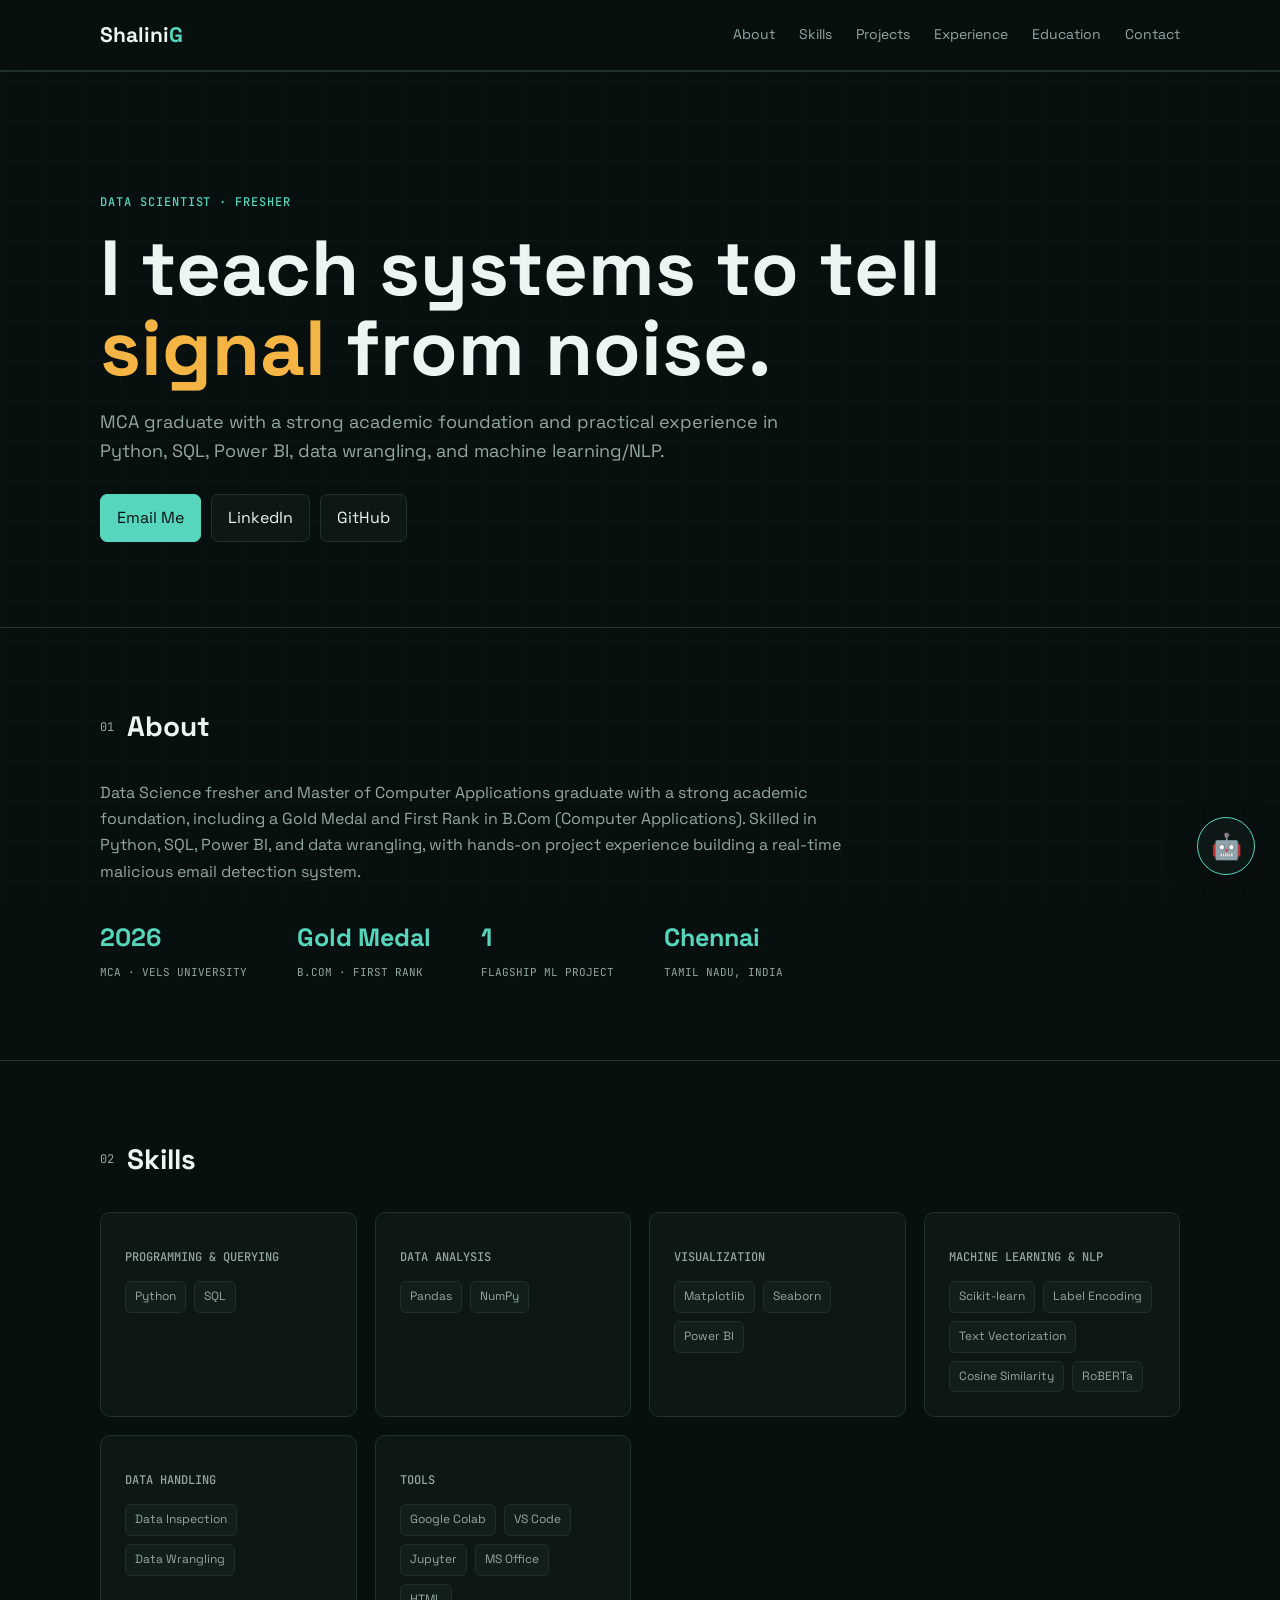
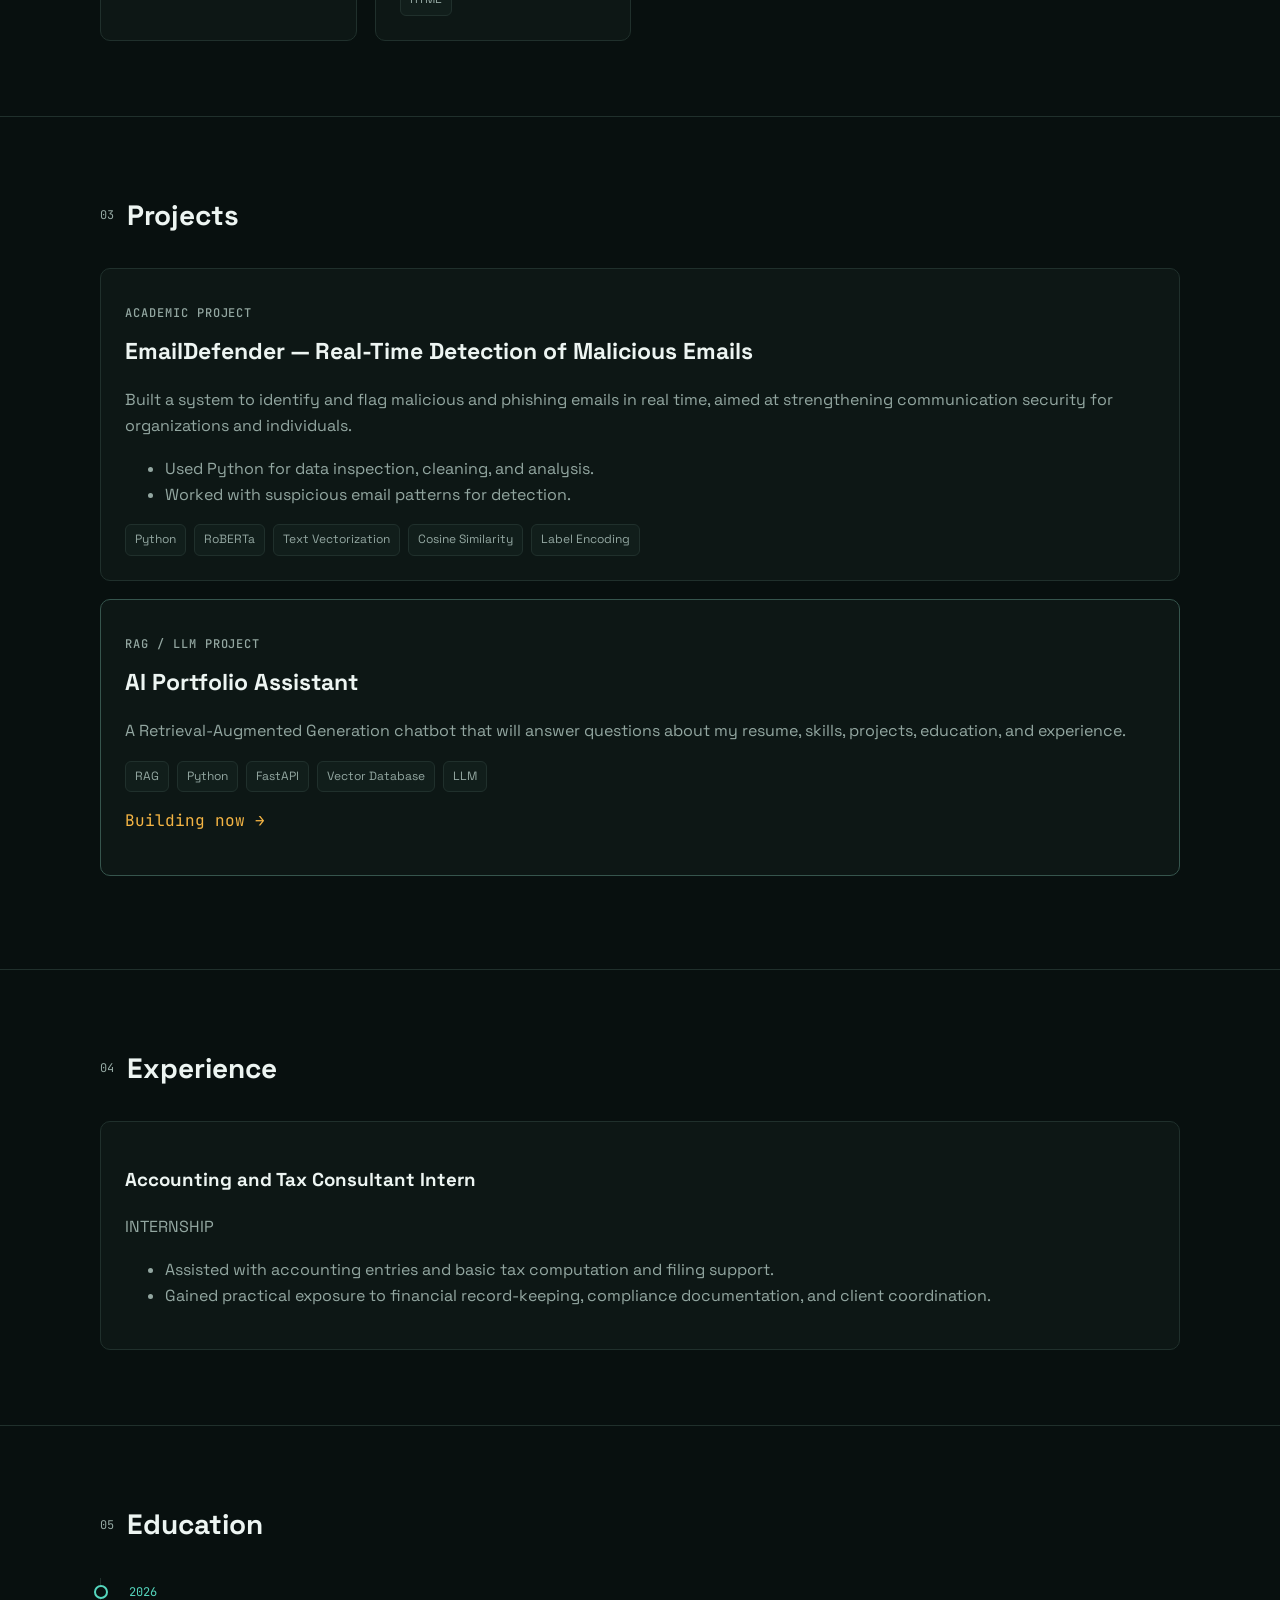
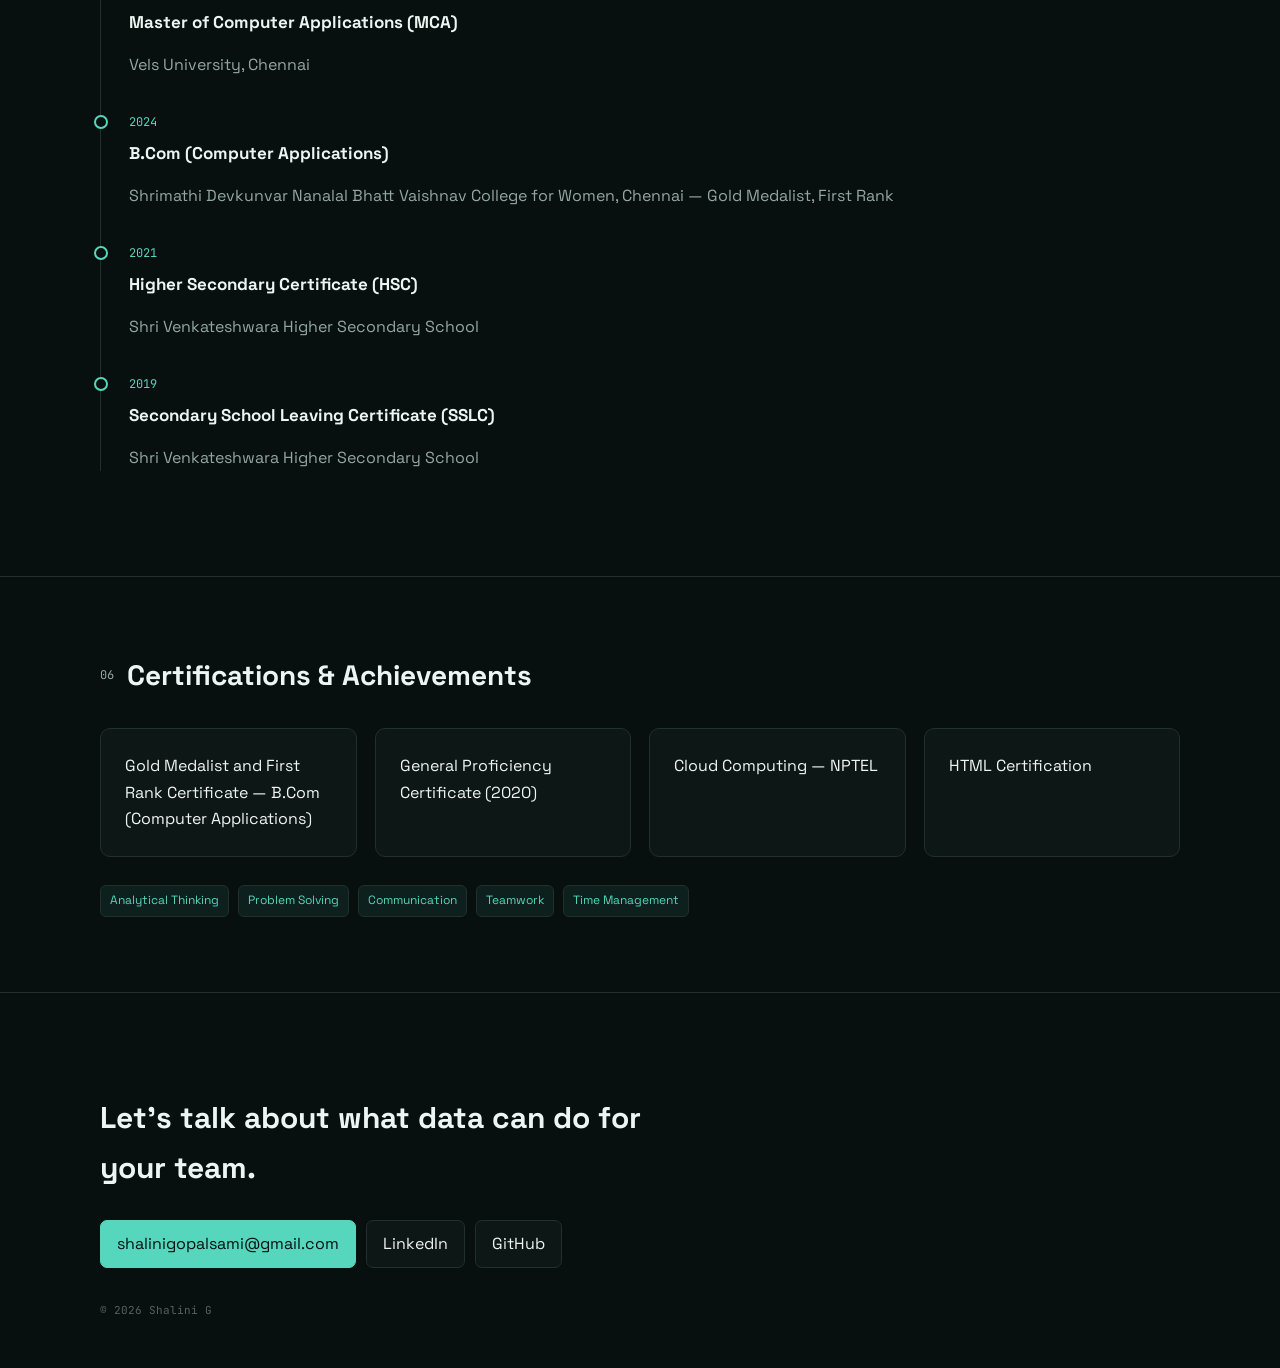
==== index.html @ a8cee43a "files uploaded" ====
<!DOCTYPE html>
<html lang="en">
<head>
  <meta charset="UTF-8">
  <meta name="viewport" content="width=device-width, initial-scale=1.0">
  <title>Shalini G | Data Scientist</title>
  <link rel="stylesheet" href="style.css">
</head>
<body>
  <header class="navbar">
    <div class="container nav-inner">
      <a class="logo" href="#home">Shalini<span>G</span></a>
      <nav>
        <a href="#about">About</a>
        <a href="#skills">Skills</a>
        <a href="#projects">Projects</a>
        <a href="#experience">Experience</a>
        <a href="#education">Education</a>
        <a href="#contact">Contact</a>
      </nav>
    </div>
  </header>

  <main>
    <section id="home" class="hero">
      <div class="container">
        <p class="eyebrow">DATA SCIENTIST · FRESHER</p>
        <h1>I teach systems to tell <em>signal</em> from noise.</h1>
        <p class="hero-text">
          MCA graduate with a strong academic foundation and practical experience
          in Python, SQL, Power BI, data wrangling, and machine learning/NLP.
        </p>
        <div class="buttons">
          <a class="btn primary" href="mailto:shalinigopalsami@gmail.com">Email Me</a>
          <a class="btn" href="https://www.linkedin.com/in/shalini-g-950533277" target="_blank">LinkedIn</a>
          <a class="btn" href="https://github.com/shalini27831" target="_blank">GitHub</a>
        </div>
      </div>
    </section>

    <section id="about">
      <div class="container">
        <div class="section-title"><span>01</span><h2>About</h2></div>
        <p class="wide">
          Data Science fresher and Master of Computer Applications graduate with
          a strong academic foundation, including a Gold Medal and First Rank in
          B.Com (Computer Applications). Skilled in Python, SQL, Power BI, and
          data wrangling, with hands-on project experience building a real-time
          malicious email detection system.
        </p>
        <div class="stats">
          <div><strong>2026</strong><small>MCA · VELS UNIVERSITY</small></div>
          <div><strong>Gold Medal</strong><small>B.COM · FIRST RANK</small></div>
          <div><strong>1</strong><small>FLAGSHIP ML PROJECT</small></div>
          <div><strong>Chennai</strong><small>TAMIL NADU, INDIA</small></div>
        </div>
      </div>
    </section>

    <section id="skills">
      <div class="container">
        <div class="section-title"><span>02</span><h2>Skills</h2></div>
        <div class="cards">
          <article class="card"><h3>Programming & Querying</h3><div class="chips"><span>Python</span><span>SQL</span></div></article>
          <article class="card"><h3>Data Analysis</h3><div class="chips"><span>Pandas</span><span>NumPy</span></div></article>
          <article class="card"><h3>Visualization</h3><div class="chips"><span>Matplotlib</span><span>Seaborn</span><span>Power BI</span></div></article>
          <article class="card"><h3>Machine Learning & NLP</h3><div class="chips"><span>Scikit-learn</span><span>Label Encoding</span><span>Text Vectorization</span><span>Cosine Similarity</span><span>RoBERTa</span></div></article>
          <article class="card"><h3>Data Handling</h3><div class="chips"><span>Data Inspection</span><span>Data Wrangling</span></div></article>
          <article class="card"><h3>Tools</h3><div class="chips"><span>Google Colab</span><span>VS Code</span><span>Jupyter</span><span>MS Office</span><span>HTML</span></div></article>
        </div>
      </div>
    </section>

    <section id="projects">
      <div class="container">
        <div class="section-title"><span>03</span><h2>Projects</h2></div>
        <article class="project-card">
          <p class="label">ACADEMIC PROJECT</p>
          <h3>EmailDefender — Real-Time Detection of Malicious Emails</h3>
          <p>
            Built a system to identify and flag malicious and phishing emails in
            real time, aimed at strengthening communication security for
            organizations and individuals.
          </p>
          <ul>
            <li>Used Python for data inspection, cleaning, and analysis.</li>
            <li>Worked with suspicious email patterns for detection.</li>
          </ul>
          <div class="chips"><span>Python</span><span>RoBERTa</span><span>Text Vectorization</span><span>Cosine Similarity</span><span>Label Encoding</span></div>
        </article>

        <article class="project-card coming-soon">
          <p class="label">RAG / LLM PROJECT</p>
          <h3>AI Portfolio Assistant</h3>
          <p>
            A Retrieval-Augmented Generation chatbot that will answer questions
            about my resume, skills, projects, education, and experience.
          </p>
          <div class="chips"><span>RAG</span><span>Python</span><span>FastAPI</span><span>Vector Database</span><span>LLM</span></div>
          <p class="status">Building now →</p>
        </article>
      </div>
    </section>

    <section id="experience">
      <div class="container">
        <div class="section-title"><span>04</span><h2>Experience</h2></div>
        <article class="role">
          <h3>Accounting and Tax Consultant Intern</h3>
          <p class="muted">INTERNSHIP</p>
          <ul>
            <li>Assisted with accounting entries and basic tax computation and filing support.</li>
            <li>Gained practical exposure to financial record-keeping, compliance documentation, and client coordination.</li>
          </ul>
        </article>
      </div>
    </section>

    <section id="education">
      <div class="container">
        <div class="section-title"><span>05</span><h2>Education</h2></div>
        <div class="timeline">
          <div><b>2026</b><h3>Master of Computer Applications (MCA)</h3><p>Vels University, Chennai</p></div>
          <div><b>2024</b><h3>B.Com (Computer Applications)</h3><p>Shrimathi Devkunvar Nanalal Bhatt Vaishnav College for Women, Chennai — Gold Medalist, First Rank</p></div>
          <div><b>2021</b><h3>Higher Secondary Certificate (HSC)</h3><p>Shri Venkateshwara Higher Secondary School</p></div>
          <div><b>2019</b><h3>Secondary School Leaving Certificate (SSLC)</h3><p>Shri Venkateshwara Higher Secondary School</p></div>
        </div>
      </div>
    </section>

    <section id="achievements">
      <div class="container">
        <div class="section-title"><span>06</span><h2>Certifications & Achievements</h2></div>
        <div class="cards">
          <article class="card">Gold Medalist and First Rank Certificate — B.Com (Computer Applications)</article>
          <article class="card">General Proficiency Certificate (2020)</article>
          <article class="card">Cloud Computing — NPTEL</article>
          <article class="card">HTML Certification</article>
        </div>
        <div class="soft">
          <span>Analytical Thinking</span><span>Problem Solving</span><span>Communication</span><span>Teamwork</span><span>Time Management</span>
        </div>
      </div>
    </section>
  </main>

  <footer id="contact">
    <div class="container">
      <h2>Let's talk about what data can do for your team.</h2>
      <div class="buttons">
        <a class="btn primary" href="mailto:shalinigopalsami@gmail.com">shalinigopalsami@gmail.com</a>
        <a class="btn" href="https://www.linkedin.com/in/shalini-g-950533277" target="_blank">LinkedIn</a>
        <a class="btn" href="https://github.com/shalini27831" target="_blank">GitHub</a>
      </div>
      <p class="copyright">© 2026 Shalini G</p>
    </div>
  </footer>

  <!-- RAG chatbot will be connected here later. -->
  <button id="chatButton" class="chat-button" aria-label="Open AI Portfolio Assistant">🤖</button>

<div id="chatWindow" class="chat-window" style="display: none;">
  <div class="chat-header">
    <span>🤖 Ask Shalini</span>
    <button id="closeChat">×</button>
  </div>

  <div id="chatMessages" class="chat-messages">
    <div class="bot-message">
      Hi! I'm Shalini's AI portfolio assistant. Ask me about my skills, projects, education, or experience.
    </div>
  </div>

  <div class="chat-input-area">
    <input
      type="text"
      id="chatInput"
      placeholder="Ask me something..."
    />
    <button id="sendMessage">Send</button>
  </div>
</div>

<script src="script.js"></script>
</body>
</html>
---- style.css ----
@import url('https://fonts.googleapis.com/css2?family=JetBrains+Mono:wght@400;500&family=Space+Grotesk:wght@400;500;600;700&display=swap');

:root {
  --bg:#08100f; --panel:#0d1715; --panel2:#111e1b;
  --line:#20302c; --text:#edf5f2; --muted:#93a7a1;
  --teal:#55d6bd; --amber:#f5b544;
}
*{box-sizing:border-box}
html{scroll-behavior:smooth}
body{margin:0;background:var(--bg);color:var(--text);font-family:"Space Grotesk",sans-serif;line-height:1.65}
body:before{content:"";position:fixed;inset:0;pointer-events:none;background-image:linear-gradient(rgba(85,214,189,.025) 1px,transparent 1px),linear-gradient(90deg,rgba(85,214,189,.025) 1px,transparent 1px);background-size:40px 40px}
.container{width:min(1080px,90%);margin:auto}
.navbar{position:sticky;top:0;z-index:10;background:rgba(8,16,15,.88);backdrop-filter:blur(12px);border-bottom:1px solid var(--line)}
.nav-inner{height:70px;display:flex;align-items:center;justify-content:space-between}
.logo{font-size:21px;font-weight:700;color:var(--text);text-decoration:none}.logo span{color:var(--teal)}
nav{display:flex;gap:24px}nav a{color:var(--muted);text-decoration:none;font-size:14px}nav a:hover{color:var(--teal)}
.hero{padding:110px 0 85px}.eyebrow,.label{font:500 12px "JetBrains Mono",monospace;color:var(--teal);letter-spacing:.08em}
h1{font-size:clamp(42px,7vw,78px);line-height:1.03;max-width:900px;margin:18px 0}
h1 em{color:var(--amber);font-style:normal}.hero-text{max-width:720px;color:var(--muted);font-size:18px}
.buttons{display:flex;gap:10px;flex-wrap:wrap;margin-top:28px}.btn{display:inline-block;border:1px solid var(--line);padding:10px 16px;border-radius:7px;color:var(--text);text-decoration:none;background:var(--panel)}.btn:hover{border-color:var(--teal)}.btn.primary{background:var(--teal);color:#07110f;border-color:var(--teal)}
section{padding:75px 0;border-top:1px solid var(--line)}.section-title{display:flex;align-items:center;gap:13px;margin-bottom:30px}.section-title span{font:12px "JetBrains Mono";color:var(--muted)}.section-title h2{font-size:28px;margin:0}.wide{max-width:760px;color:var(--muted);font-size:16px}
.stats{display:flex;gap:50px;flex-wrap:wrap;margin-top:32px}.stats strong{display:block;color:var(--teal);font-size:25px}.stats small{font:11px "JetBrains Mono";color:var(--muted)}
.cards{display:grid;grid-template-columns:repeat(auto-fit,minmax(220px,1fr));gap:18px}.card,.project-card,.role{background:var(--panel);border:1px solid var(--line);border-radius:10px;padding:24px}.card h3{font:500 12px "JetBrains Mono";color:var(--muted);text-transform:uppercase}.chips{display:flex;flex-wrap:wrap;gap:8px;margin-top:16px}.chips span,.soft span{padding:5px 9px;border-radius:6px;background:var(--panel2);border:1px solid var(--line);font-size:12px;color:var(--muted)}
.project-card{margin-bottom:18px}.project-card h3{font-size:23px;margin:7px 0}.project-card p,.project-card li,.role li{color:var(--muted)}.coming-soon{border-color:#36554d}.status{color:var(--amber)!important;font-family:"JetBrains Mono"}
.timeline{border-left:1px solid var(--line);padding-left:28px}.timeline>div{position:relative;margin-bottom:30px}.timeline>div:before{content:"";position:absolute;left:-35px;top:7px;width:10px;height:10px;border:2px solid var(--teal);border-radius:50%;background:var(--bg)}.timeline b{font:12px "JetBrains Mono";color:var(--teal)}.timeline h3{margin:4px 0;font-size:17px}.timeline p,.muted{color:var(--muted)}
.soft{display:flex;gap:9px;flex-wrap:wrap;margin-top:28px}.soft span{background:rgba(85,214,189,.08);color:var(--teal)}
footer{padding:75px 0 40px;border-top:1px solid var(--line)}footer h2{max-width:600px;font-size:30px}.copyright{color:#52635f;font:11px "JetBrains Mono";margin-top:35px}
.chat-button{position:fixed;right:25px;bottom:25px;width:58px;height:58px;border:1px solid var(--teal);border-radius:50%;background:var(--panel);color:var(--text);font-size:25px;cursor:pointer;box-shadow:0 8px 30px rgba(0,0,0,.35)}.chat-button:hover{transform:translateY(-2px)}
@media(max-width:760px){nav{display:none}.hero{padding:80px 0 60px}.stats{gap:25px}section{padding:55px 0}}
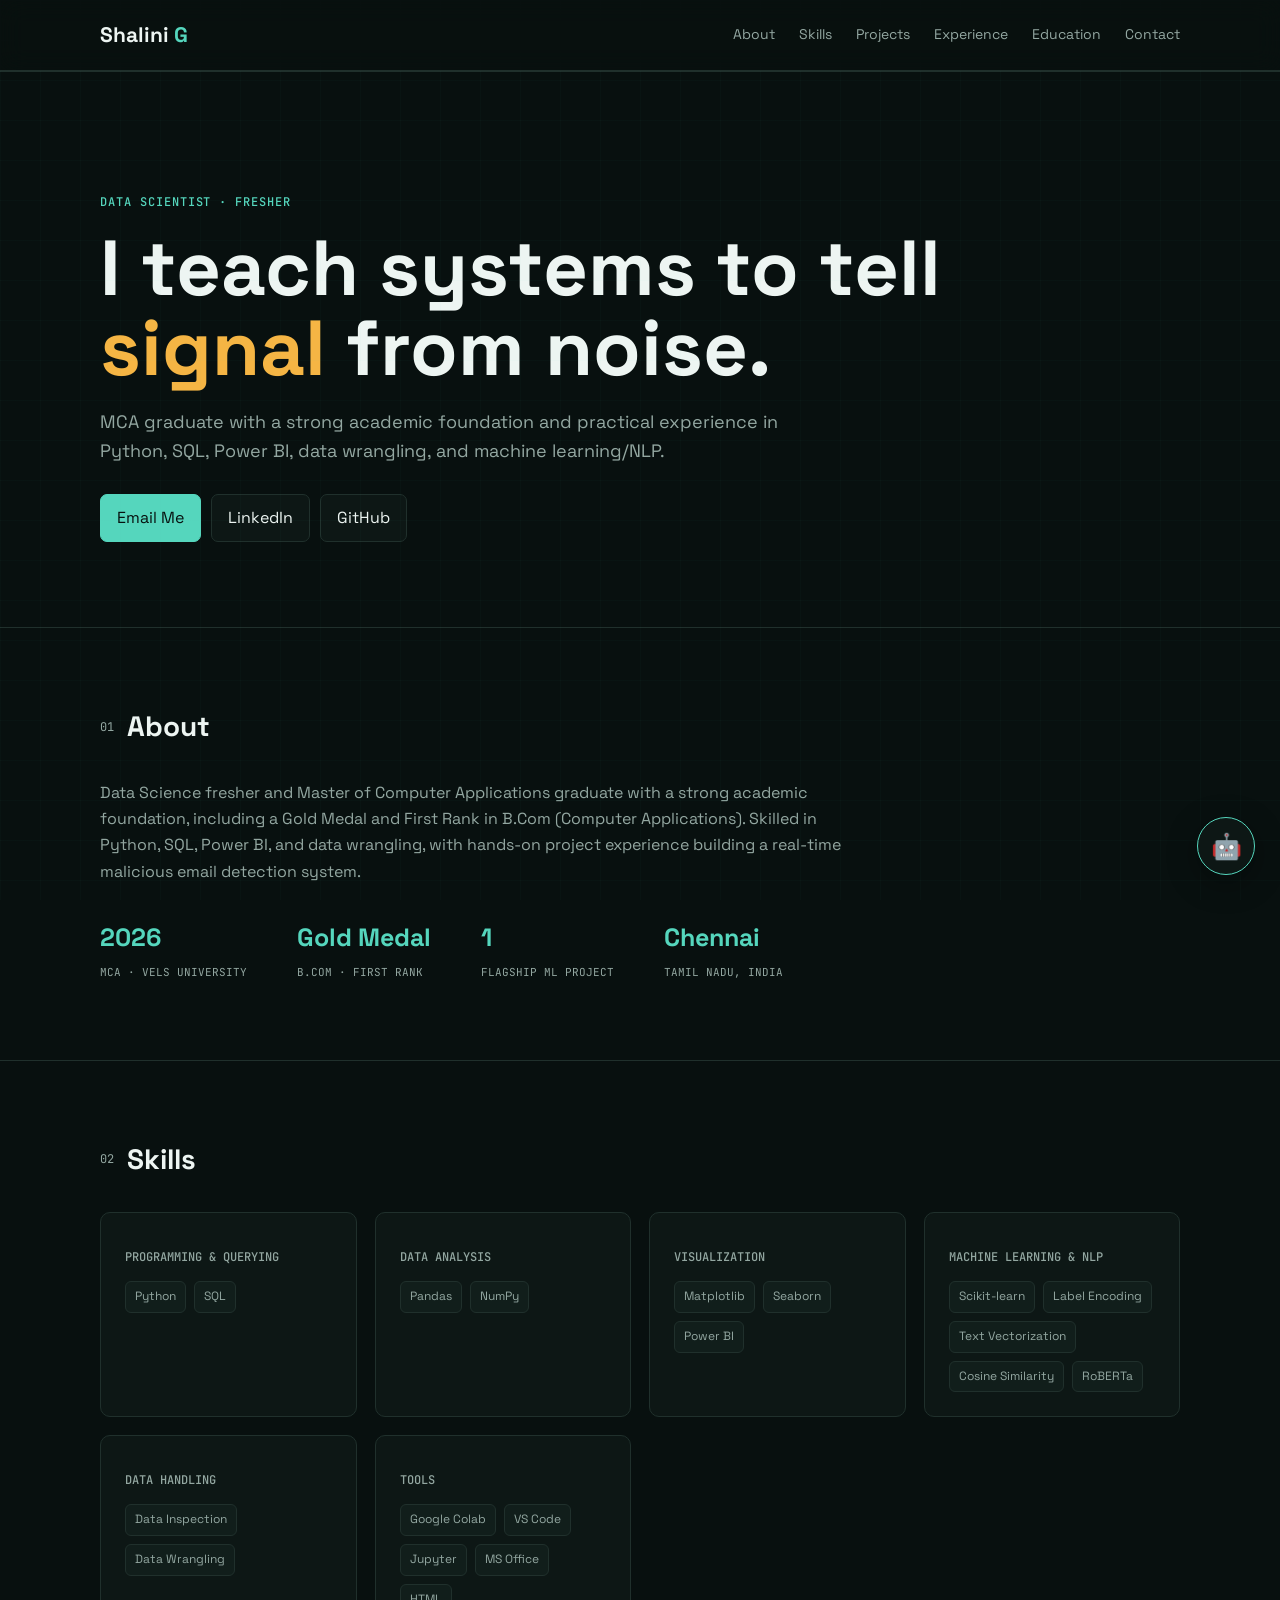
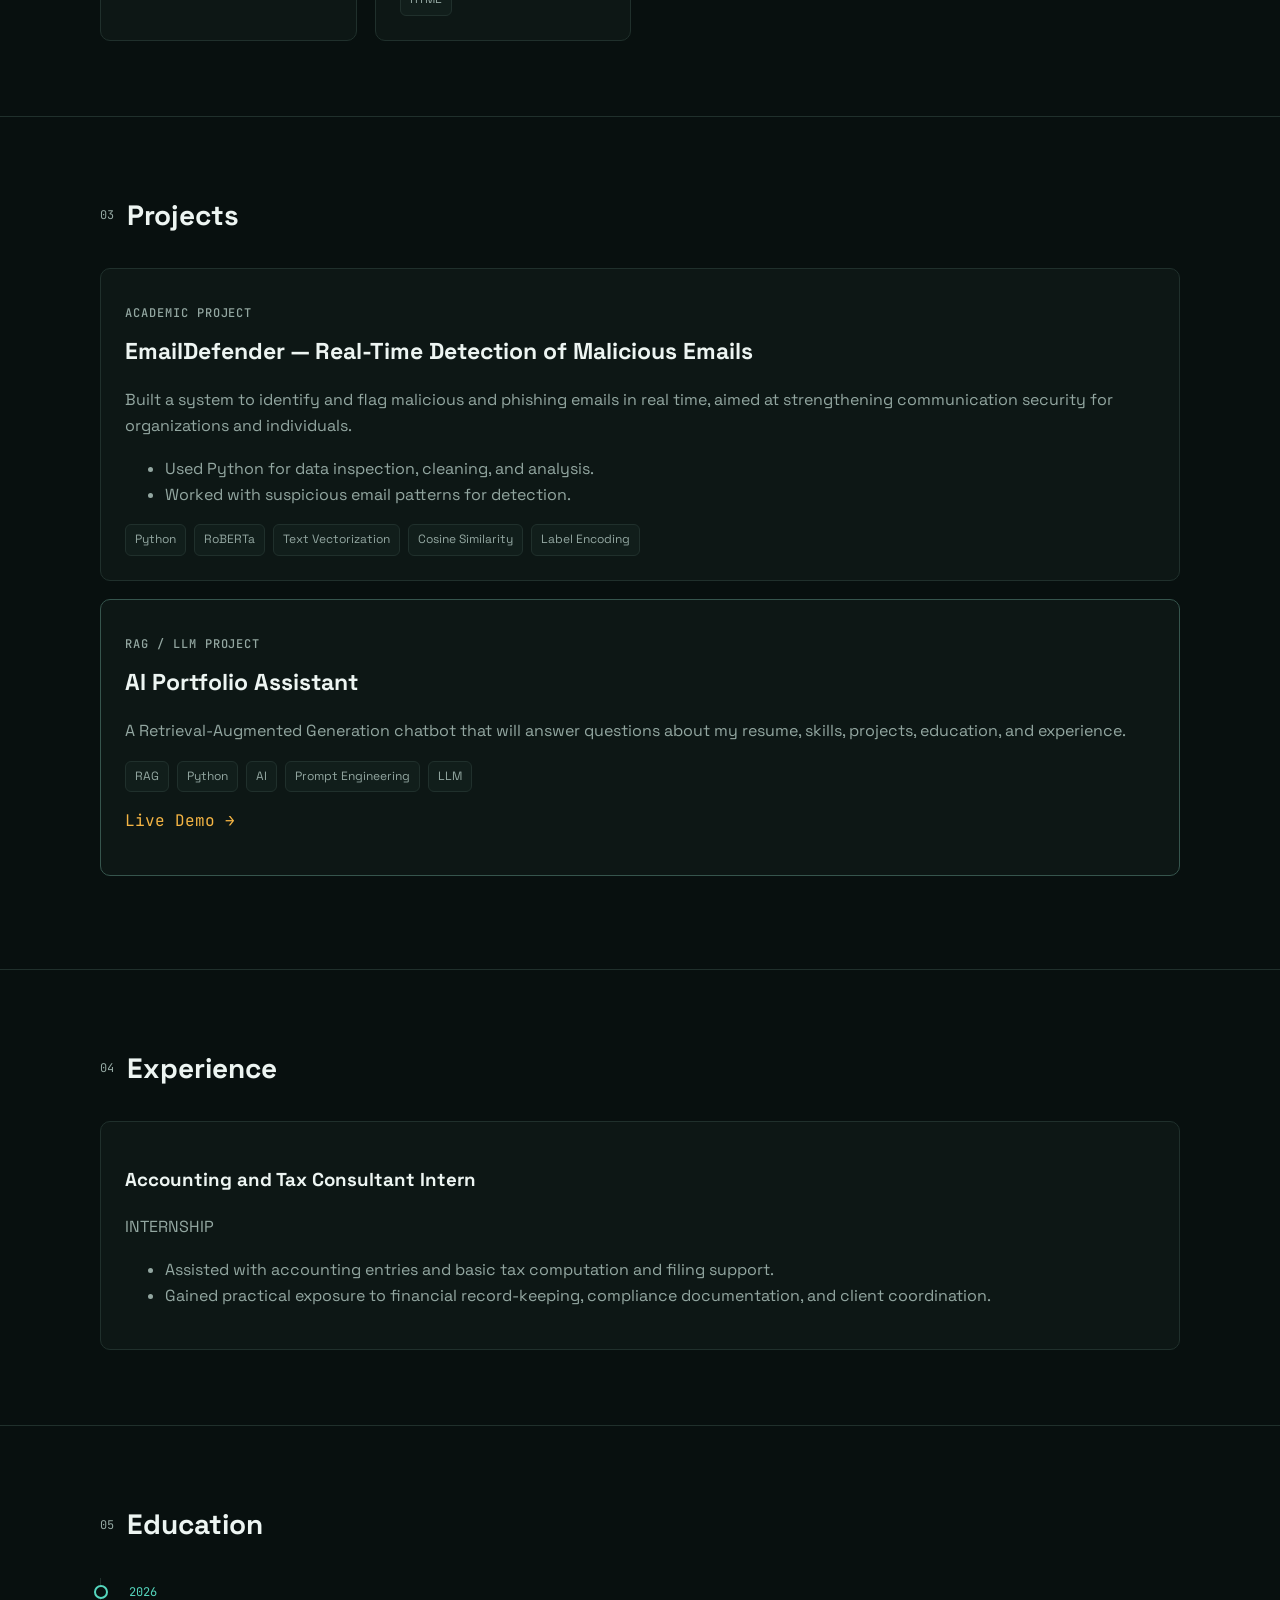
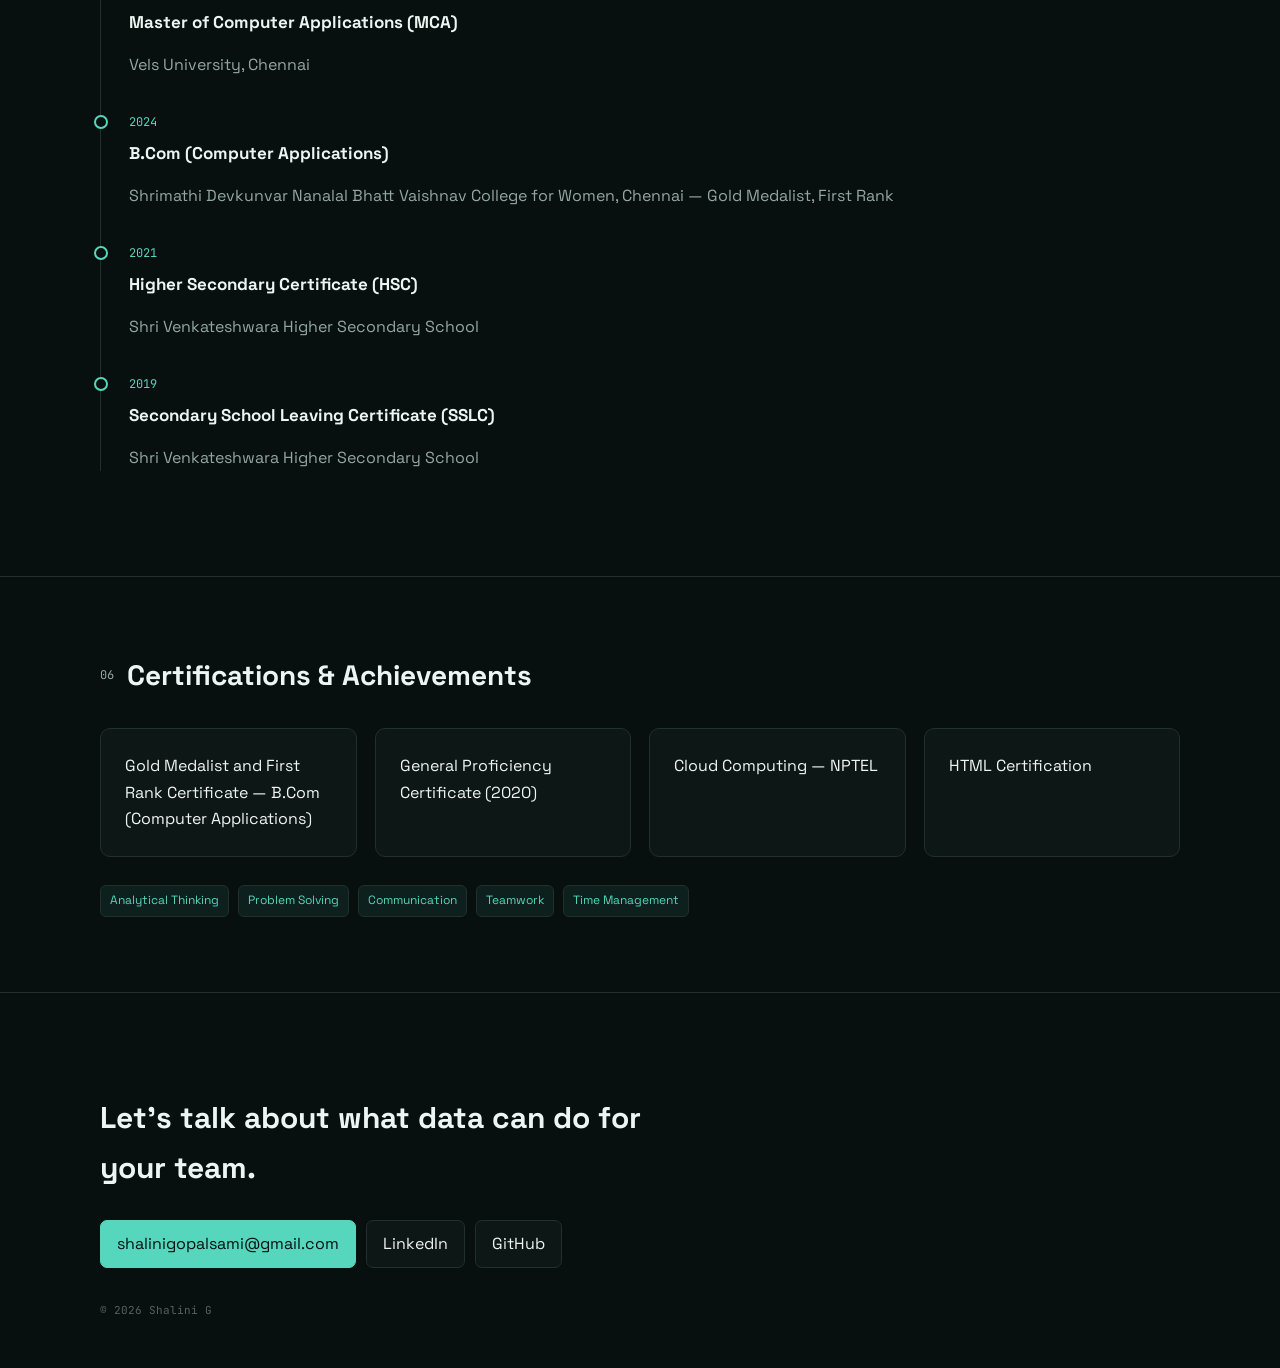
==== commit 996a6268: "Update logo text and status description in index.html" ====
--- a/index.html
+++ b/index.html
@@ -9,7 +9,7 @@
 <body>
   <header class="navbar">
     <div class="container nav-inner">
-      <a class="logo" href="#home">Shalini<span>G</span></a>
+      <a class="logo" href="#home">Shalini <span>G</span></a>
       <nav>
         <a href="#about">About</a>
         <a href="#skills">Skills</a>
@@ -96,8 +96,8 @@
             A Retrieval-Augmented Generation chatbot that will answer questions
             about my resume, skills, projects, education, and experience.
           </p>
-          <div class="chips"><span>RAG</span><span>Python</span><span>FastAPI</span><span>Vector Database</span><span>LLM</span></div>
-          <p class="status">Building now →</p>
+          <div class="chips"><span>RAG</span><span>Python</span><span>AI</span><span>Prompt Engineering</span><span>LLM</span></div>
+          <p class="status">Live Demo →</p>
         </article>
       </div>
     </section>
